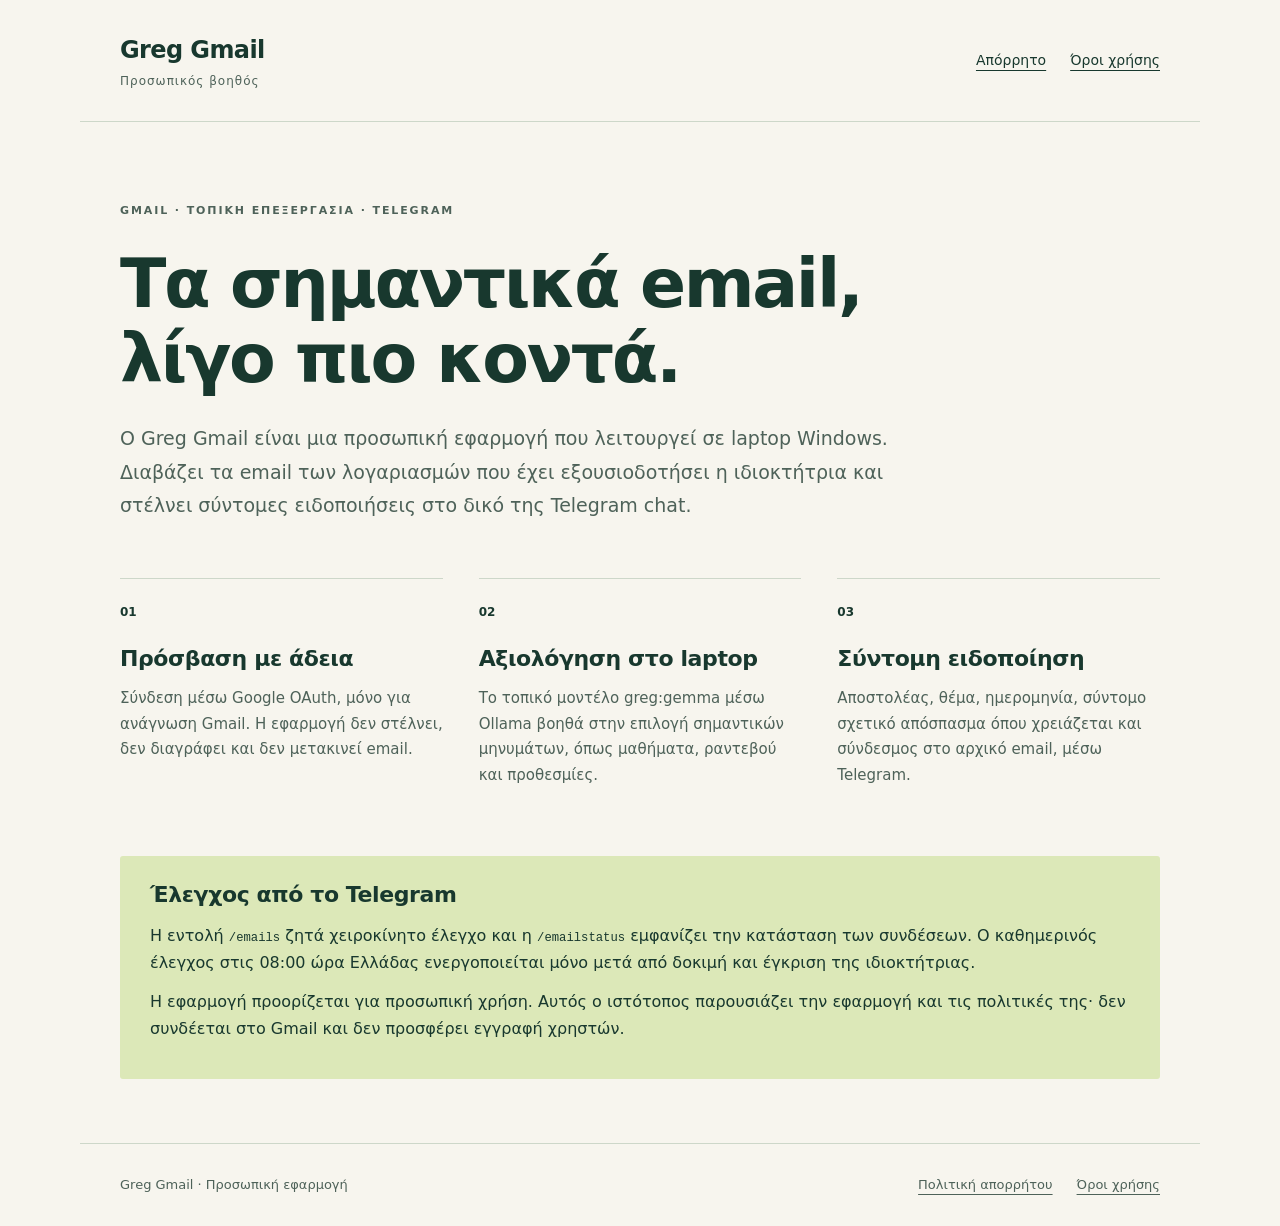
==== index.html @ 4c373c58 "Add Greg Gmail information, privacy policy and terms" ====
<!doctype html>
<html lang="el">
<head><meta charset="utf-8"><meta name="viewport" content="width=device-width, initial-scale=1"><title>Greg Gmail — Προσωπικός βοηθός email</title><meta name="description" content="Προσωπικός βοηθός για ανάγνωση Gmail στο laptop και σύντομες ειδοποιήσεις Telegram."><link rel="stylesheet" href="style.css"></head>
<body>
<header><a class="brand" href="index.html">Greg Gmail<span>Προσωπικός βοηθός</span></a><nav aria-label="Κύρια πλοήγηση"><a href="privacy.html">Απόρρητο</a><a href="terms.html">Όροι χρήσης</a></nav></header>
<main>
<p class="eyebrow">GMAIL · ΤΟΠΙΚΗ ΕΠΕΞΕΡΓΑΣΙΑ · TELEGRAM</p>
<h1>Τα σημαντικά email,<br>λίγο πιο κοντά.</h1>
<p class="lead">Ο Greg Gmail είναι μια προσωπική εφαρμογή που λειτουργεί σε laptop Windows. Διαβάζει τα email των λογαριασμών που έχει εξουσιοδοτήσει η ιδιοκτήτρια και στέλνει σύντομες ειδοποιήσεις στο δικό της Telegram chat.</p>
<section class="steps" aria-label="Πώς λειτουργεί"><article><span class="number">01</span><h2>Πρόσβαση με άδεια</h2><p>Σύνδεση μέσω Google OAuth, μόνο για ανάγνωση Gmail. Η εφαρμογή δεν στέλνει, δεν διαγράφει και δεν μετακινεί email.</p></article><article><span class="number">02</span><h2>Αξιολόγηση στο laptop</h2><p>Το τοπικό μοντέλο greg:gemma μέσω Ollama βοηθά στην επιλογή σημαντικών μηνυμάτων, όπως μαθήματα, ραντεβού και προθεσμίες.</p></article><article><span class="number">03</span><h2>Σύντομη ειδοποίηση</h2><p>Αποστολέας, θέμα, ημερομηνία, σύντομο σχετικό απόσπασμα όπου χρειάζεται και σύνδεσμος στο αρχικό email, μέσω Telegram.</p></article></section>
<section class="note"><h2>Έλεγχος από το Telegram</h2><p>Η εντολή <code>/emails</code> ζητά χειροκίνητο έλεγχο και η <code>/emailstatus</code> εμφανίζει την κατάσταση των συνδέσεων. Ο καθημερινός έλεγχος στις 08:00 ώρα Ελλάδας ενεργοποιείται μόνο μετά από δοκιμή και έγκριση της ιδιοκτήτριας.</p><p>Η εφαρμογή προορίζεται για προσωπική χρήση. Αυτός ο ιστότοπος παρουσιάζει την εφαρμογή και τις πολιτικές της· δεν συνδέεται στο Gmail και δεν προσφέρει εγγραφή χρηστών.</p></section>
</main><footer><span>Greg Gmail · Προσωπική εφαρμογή</span><a href="privacy.html">Πολιτική απορρήτου</a><a href="terms.html">Όροι χρήσης</a></footer>
</body></html>
---- style.css ----
:root{color-scheme:light;--paper:#f7f5ee;--ink:#18382e;--muted:#4e6259;--rule:#cdd7c9;--accent:#dce8b8}*{box-sizing:border-box}body{margin:0;background:var(--paper);color:var(--ink);font-family:system-ui,-apple-system,"Segoe UI",sans-serif;line-height:1.7}header,main,footer{max-width:1120px;margin:auto;padding:30px 40px}header{display:flex;justify-content:space-between;align-items:center;gap:24px;border-bottom:1px solid var(--rule)}a{color:inherit;text-underline-offset:5px}a:hover{color:#476118}a:focus-visible{outline:3px solid #587025;outline-offset:6px}.brand{font-size:24px;font-weight:750;text-decoration:none;letter-spacing:-.6px}.brand span{display:block;font-size:12px;font-weight:500;letter-spacing:1px;color:var(--muted)}nav{display:flex;gap:24px;font-size:14px}main{padding-top:68px;padding-bottom:64px}.eyebrow{font-size:11px;letter-spacing:1.9px;font-weight:700;color:var(--muted)}h1{font-size:clamp(36px,5.5vw,68px);line-height:1.1;letter-spacing:-2.3px;font-weight:650;margin:26px 0}h2{font-size:22px;line-height:1.35;letter-spacing:-.4px;margin:20px 0 12px}p{margin:12px 0}.lead{max-width:790px;font-size:19px;color:var(--muted);line-height:1.75}.steps{display:grid;grid-template-columns:repeat(3,1fr);gap:36px;margin:56px 0}.steps article{border-top:1px solid var(--rule);padding-top:18px}.steps p{font-size:15px;color:var(--muted)}.number{font-size:12px;font-weight:700}.note{padding:24px 30px;background:var(--accent);border-radius:3px}.note h2{margin-top:0}.document{max-width:900px}.document h1{font-size:clamp(36px,5vw,54px)}.document h2{margin-top:38px}.document p{color:var(--muted)}code{font-size:.94em;overflow-wrap:anywhere}footer{display:flex;gap:24px;flex-wrap:wrap;border-top:1px solid var(--rule);font-size:13px;color:var(--muted)}footer span{margin-right:auto}@media(max-width:650px){header,main,footer{padding-left:22px;padding-right:22px}header{align-items:flex-start;flex-direction:column;gap:14px}main{padding-top:40px}h1{letter-spacing:-1.4px}.lead{font-size:17px}.steps{grid-template-columns:1fr;gap:22px;margin:36px 0}.note{padding:22px}.document h2{font-size:21px}footer{gap:12px 20px}}
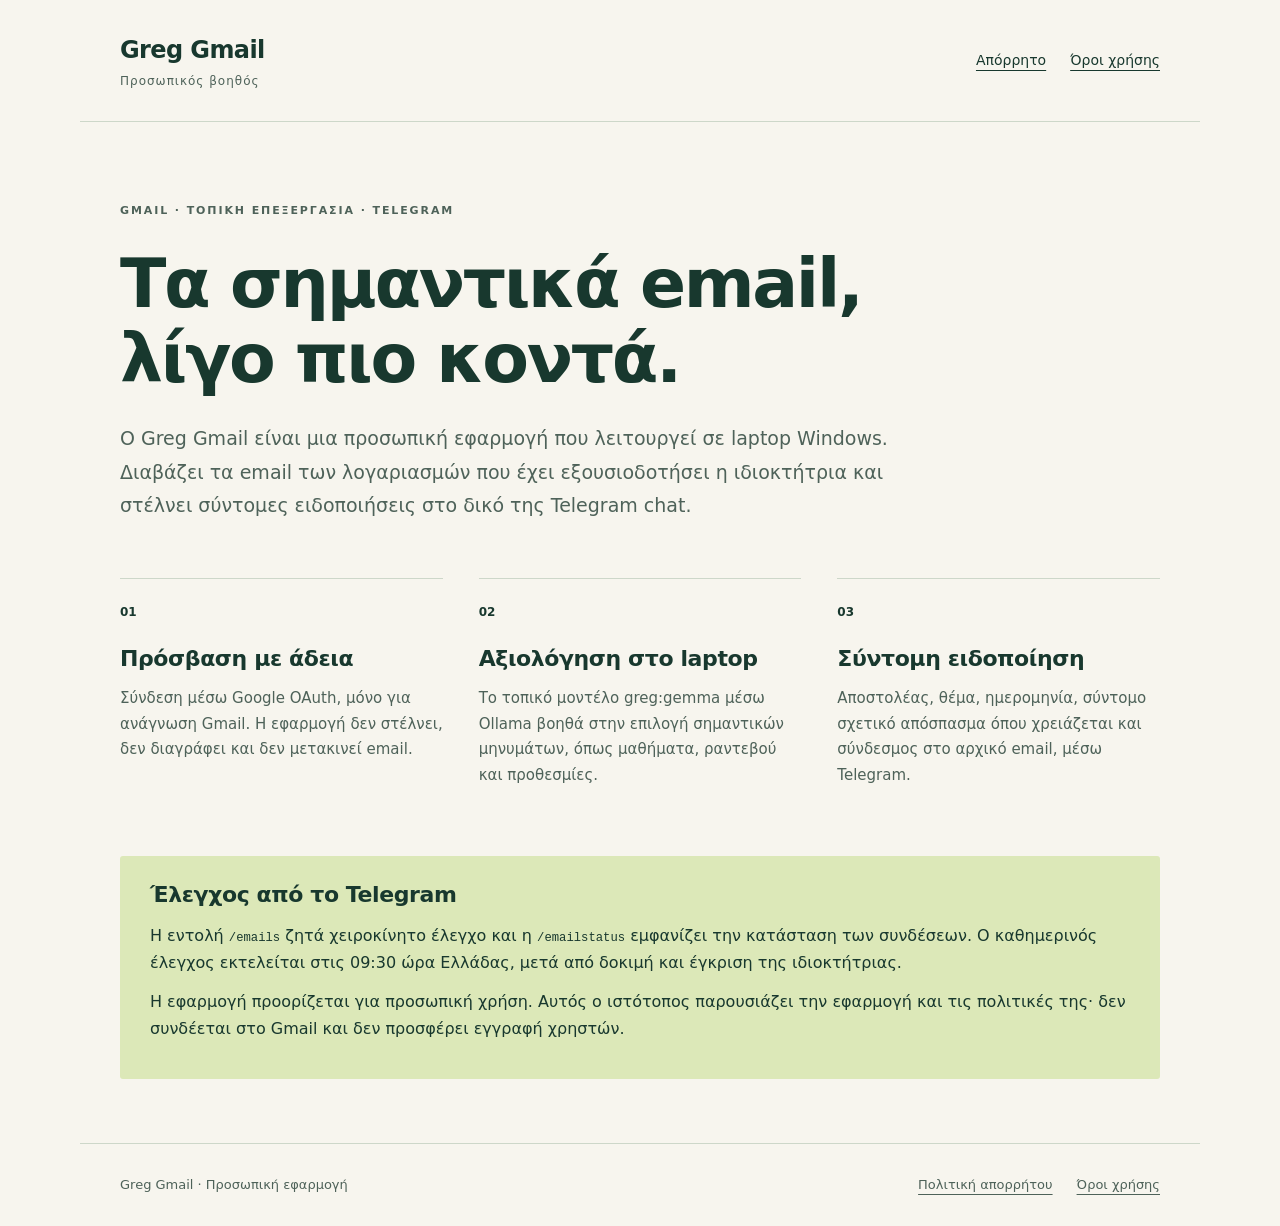
==== commit ba444218: "Update approved daily Gmail schedule to 09:30 Athens" ====
--- a/index.html
+++ b/index.html
@@ -1,6 +1,6 @@
 <!doctype html>
 <html lang="el">
-<head><meta charset="utf-8"><meta name="viewport" content="width=device-width, initial-scale=1"><title>Greg Gmail — Προσωπικός βοηθός email</title><meta name="description" content="Προσωπικός βοηθός για ανάγνωση Gmail στο laptop και σύντομες ειδοποιήσεις Telegram."><link rel="stylesheet" href="style.css"></head>
+<head><meta name="google-site-verification" content="lABwyt8M_YF7y_vtGxQrZpG8c3XbZHB4sjYU0h1dh_E" /><meta charset="utf-8"><meta name="viewport" content="width=device-width, initial-scale=1"><title>Greg Gmail — Προσωπικός βοηθός email</title><meta name="description" content="Προσωπικός βοηθός για ανάγνωση Gmail στο laptop και σύντομες ειδοποιήσεις Telegram."><link rel="stylesheet" href="style.css"></head>
 <body>
 <header><a class="brand" href="index.html">Greg Gmail<span>Προσωπικός βοηθός</span></a><nav aria-label="Κύρια πλοήγηση"><a href="privacy.html">Απόρρητο</a><a href="terms.html">Όροι χρήσης</a></nav></header>
 <main>
@@ -8,6 +8,6 @@
 <h1>Τα σημαντικά email,<br>λίγο πιο κοντά.</h1>
 <p class="lead">Ο Greg Gmail είναι μια προσωπική εφαρμογή που λειτουργεί σε laptop Windows. Διαβάζει τα email των λογαριασμών που έχει εξουσιοδοτήσει η ιδιοκτήτρια και στέλνει σύντομες ειδοποιήσεις στο δικό της Telegram chat.</p>
 <section class="steps" aria-label="Πώς λειτουργεί"><article><span class="number">01</span><h2>Πρόσβαση με άδεια</h2><p>Σύνδεση μέσω Google OAuth, μόνο για ανάγνωση Gmail. Η εφαρμογή δεν στέλνει, δεν διαγράφει και δεν μετακινεί email.</p></article><article><span class="number">02</span><h2>Αξιολόγηση στο laptop</h2><p>Το τοπικό μοντέλο greg:gemma μέσω Ollama βοηθά στην επιλογή σημαντικών μηνυμάτων, όπως μαθήματα, ραντεβού και προθεσμίες.</p></article><article><span class="number">03</span><h2>Σύντομη ειδοποίηση</h2><p>Αποστολέας, θέμα, ημερομηνία, σύντομο σχετικό απόσπασμα όπου χρειάζεται και σύνδεσμος στο αρχικό email, μέσω Telegram.</p></article></section>
-<section class="note"><h2>Έλεγχος από το Telegram</h2><p>Η εντολή <code>/emails</code> ζητά χειροκίνητο έλεγχο και η <code>/emailstatus</code> εμφανίζει την κατάσταση των συνδέσεων. Ο καθημερινός έλεγχος στις 08:00 ώρα Ελλάδας ενεργοποιείται μόνο μετά από δοκιμή και έγκριση της ιδιοκτήτριας.</p><p>Η εφαρμογή προορίζεται για προσωπική χρήση. Αυτός ο ιστότοπος παρουσιάζει την εφαρμογή και τις πολιτικές της· δεν συνδέεται στο Gmail και δεν προσφέρει εγγραφή χρηστών.</p></section>
+<section class="note"><h2>Έλεγχος από το Telegram</h2><p>Η εντολή <code>/emails</code> ζητά χειροκίνητο έλεγχο και η <code>/emailstatus</code> εμφανίζει την κατάσταση των συνδέσεων. Ο καθημερινός έλεγχος εκτελείται στις 09:30 ώρα Ελλάδας, μετά από δοκιμή και έγκριση της ιδιοκτήτριας.</p><p>Η εφαρμογή προορίζεται για προσωπική χρήση. Αυτός ο ιστότοπος παρουσιάζει την εφαρμογή και τις πολιτικές της· δεν συνδέεται στο Gmail και δεν προσφέρει εγγραφή χρηστών.</p></section>
 </main><footer><span>Greg Gmail · Προσωπική εφαρμογή</span><a href="privacy.html">Πολιτική απορρήτου</a><a href="terms.html">Όροι χρήσης</a></footer>
 </body></html>
